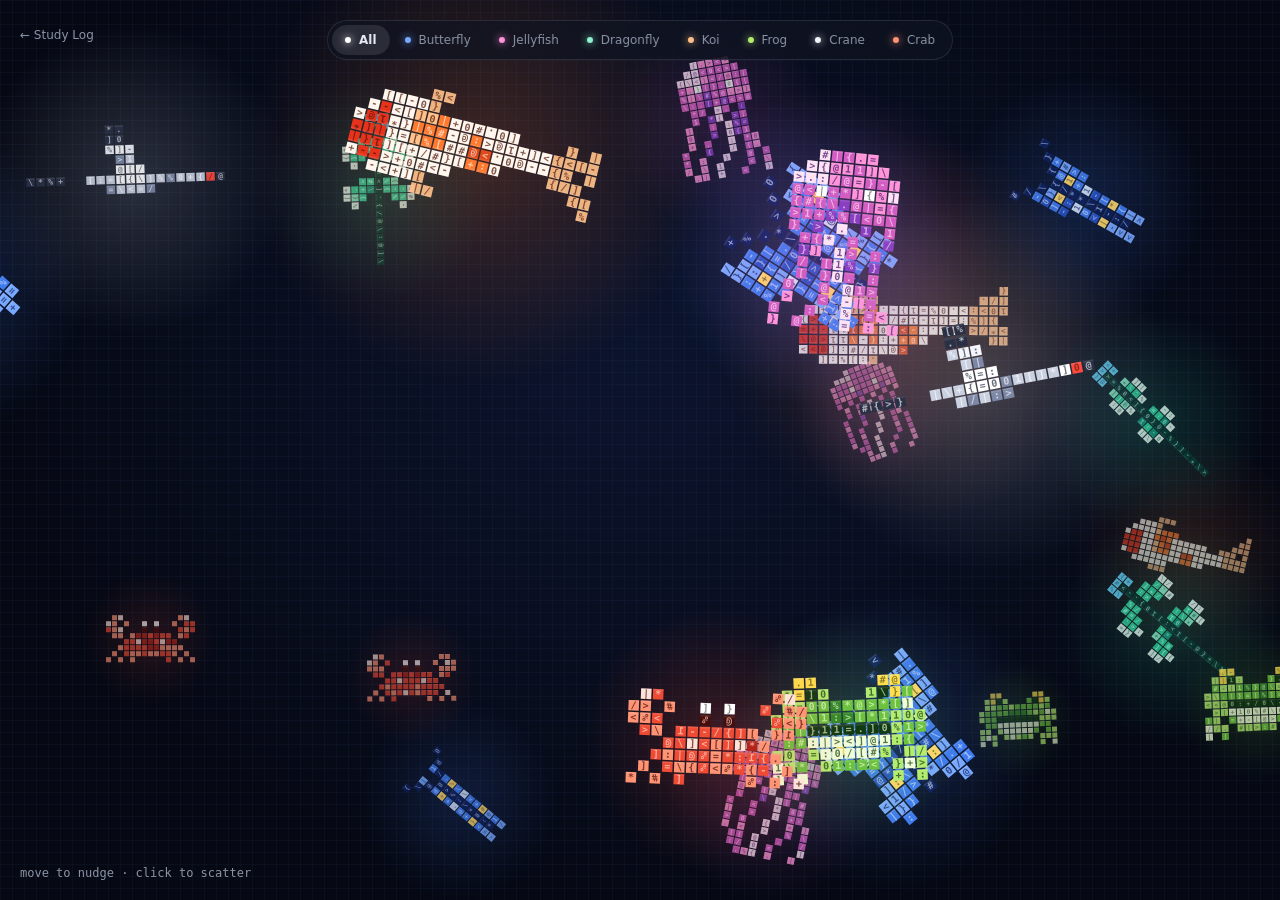
==== ascii-animals.html @ e344d936 "Add files via upload" ====
<!doctype html>
<html lang="en">
<head>
<meta charset="utf-8">
<meta name="viewport" content="width=device-width, initial-scale=1">
<title>ASCII animals</title>
<style>
  :root { --bg: #060914; --ink: #E8ECF4; --ink-2: #8B93A5; --line: rgba(255, 255, 255, 0.10); }
  * { box-sizing: border-box; }
  html, body { height: 100%; }
  body {
    margin: 0; overflow: hidden; color: var(--ink);
    font: 400 14px/1.4 -apple-system, BlinkMacSystemFont, "Segoe UI", system-ui, sans-serif;
    background-color: var(--bg);
    background-image:
      radial-gradient(ellipse at 50% 40%, rgba(40, 70, 160, 0.18), transparent 70%),
      linear-gradient(rgba(110, 150, 255, 0.045) 1px, transparent 1px),
      linear-gradient(90deg, rgba(110, 150, 255, 0.045) 1px, transparent 1px);
    background-size: 100% 100%, 12px 12px, 12px 12px;
  }
  canvas { position: fixed; inset: 0; width: 100%; height: 100%; display: block; }
  nav {
    position: fixed; top: 20px; left: 50%; transform: translateX(-50%); z-index: 2;
    display: flex; gap: 2px; padding: 4px; max-width: calc(100vw - 24px); overflow-x: auto; scrollbar-width: none;
    background: rgba(16, 20, 34, 0.72); border: 0.5px solid var(--line); border-radius: 999px;
    -webkit-backdrop-filter: blur(16px); backdrop-filter: blur(16px);
  }
  nav::-webkit-scrollbar { display: none; }
  nav button {
    flex: none; display: inline-flex; align-items: center; gap: 8px; height: 30px; padding: 0 13px;
    border: 0; border-radius: 999px; background: transparent; color: var(--ink-2); font: inherit; font-size: 12px; cursor: pointer;
    transition: background 150ms cubic-bezier(0.32, 0.72, 0, 1), color 150ms cubic-bezier(0.32, 0.72, 0, 1);
  }
  nav button:hover { color: var(--ink); }
  nav button[aria-pressed="true"] { background: rgba(255, 255, 255, 0.10); color: var(--ink); font-weight: 600; }
  nav button:focus-visible { outline: 2px solid #64B5FF; outline-offset: 1px; }
  nav i { width: 6px; height: 6px; border-radius: 50%; background: var(--c); box-shadow: 0 0 8px var(--c); }
  .back, .hint { position: fixed; z-index: 2; font-size: 12px; color: var(--ink-2); }
  .back { top: 27px; left: 20px; text-decoration: none; }
  .back:hover { color: var(--ink); }
  .hint { left: 20px; bottom: 18px; font-family: ui-monospace, "Cascadia Mono", Consolas, monospace; font-size: 12px; }
  @media (max-width: 900px) { .back { display: none; } nav { top: 12px; } }
  /* Background mode: shown behind Study Log, so no controls and no backdrop of its own */
  .bg body { background: transparent; }
  .bg nav, .bg .back, .bg .hint { display: none; }
</style>
</head>
<body>
<canvas id="c" aria-label="Colourful animals made of keyboard characters drifting across the screen" role="img"></canvas>
<a class="back" href="index.html">&larr; Study Log</a>
<nav id="tabs" aria-label="Animal"></nav>
<div class="hint">move to nudge &middot; click to scatter</div>

<script>
var BG = location.search.indexOf("bg") >= 0;
if (BG) document.documentElement.classList.add("bg");
</script>
<script src="sprites.js"></script>
<script>


var cv = document.getElementById("c"), ctx = cv.getContext("2d");
var W = 0, H = 0, dpr = 1, kind = "all", swarm = [];
var mouse = { x: -999, y: -999 };
var still = window.matchMedia("(prefers-reduced-motion: reduce)").matches;

function rnd(a, b) { return a + Math.random() * (b - a); }
function hash(a, b, c) {
  var h = Math.imul(a + 1, 374761393) ^ Math.imul(b + 7, 668265263) ^ Math.imul(c + 13, 1274126177);
  h = Math.imul(h ^ (h >>> 13), 1103515245); return ((h ^ (h >>> 16)) >>> 0) / 4294967296;
}
function rgba(hex, a) {
  var n = parseInt(hex.slice(1), 16);
  return "rgba(" + (n >> 16) + "," + ((n >> 8) & 255) + "," + (n & 255) + "," + a + ")";
}

// Movement tuning per species. speed: cruising pace; k: how quickly velocity eases toward its target
// (low = floaty and graceful, high = snappy); wander: how much the heading meanders; flock: loose grouping.
var SPEC = {
  butterfly: { speed: 1.25, k: 0.045, wander: 1.0, flock: 0.6 },
  jellyfish: { speed: 0.0,  k: 0.035, wander: 0.4, flock: 0 },
  dragonfly: { speed: 0.0,  k: 0.14,  wander: 0.5, flock: 0 },
  koi:       { speed: 1.05, k: 0.03,  wander: 0.7, flock: 1.0 },
  frog:      { speed: 0,    k: 0.2,   wander: 0,   flock: 0 },
  crane:     { speed: 1.1,  k: 0.025, wander: 0.3, flock: 1.0 },
  crab:      { speed: 0,    k: 0.12,  wander: 0,   flock: 0 }
};
var BASE = {};   // a shared drift direction per species, so each kind travels as a loose group

function spawn(k) {
  var sp = SPRITES[k], s = SIZES[Math.floor(Math.random() * SIZES.length)];
  if (BASE[k] === undefined) BASE[k] = k === "jellyfish" ? -Math.PI / 2 : k === "dragonfly" ? rnd(0, Math.PI * 2)
    : k === "butterfly" ? [-0.6, -2.5, 0.5, 2.6][Math.floor(Math.random() * 4)] + rnd(-0.2, 0.2) : (Math.random() < 0.5 ? 0 : Math.PI) + rnd(-0.25, 0.25);
  var o = { k: k, s: s, depth: (s - SIZES[0]) / (SIZES[SIZES.length - 1] - SIZES[0]), seed: Math.floor(Math.random() * 1e6),
            x: rnd(0, W), y: rnd(90, H - 60), vx: 0, vy: 0, kx: 0, ky: 0, dir: 1, ang: 0,
            heading: BASE[k] + rnd(-0.5, 0.5), ph: Math.random(), frame: 0, next: rnd(0, 1500), mode: 0, t0: 0 };
  if (k === "frog" || k === "crab") { o.gy = rnd(H * 0.72, H * 0.94) - sp.h * s / 2; o.y = o.gy; o.dir = Math.random() < 0.5 ? -1 : 1; }
  if (k === "crane") o.y = rnd(110, H * 0.5);
  return o;
}
function reset() {
  swarm = []; BASE = {};
  var scale = BG ? 0.6 : 1;   // a calmer swarm behind the app
  if (kind === "all") ORDER.forEach(function (k) { for (var i = 0; i < Math.ceil(COUNT[k] / 2.5 * scale); i++) swarm.push(spawn(k)); });
  else for (var i = 0; i < Math.ceil(COUNT[kind] * scale); i++) swarm.push(spawn(kind));
  swarm.sort(function (a, b) { return a.s - b.s; });   // far (small) ones behind near (big) ones
}

function wrapAng(a) { return Math.atan2(Math.sin(a), Math.cos(a)); }
function towardAng(a, b, f) { return a + wrapAng(b - a) * Math.min(1, f); }
// Facing for side-view sprites (crane): mirror when travelling left, tilt with the climb or dive.
function sideFacing(o) {
  if (Math.abs(o.vx) > 0.05) o.dir = o.vx >= 0 ? 1 : -1;
  return o.dir > 0 ? Math.atan2(o.vy, o.vx) : Math.atan2(-o.vy, -o.vx);
}

// Advance an animal's own animation phase (0..1) and pick the matching frame.
function adv(o, ms, dt) { o.ph = (o.ph + dt * 16.67 / ms) % 1; var q = SPRITES[o.k].seq; return q[Math.floor(o.ph * q.length) % q.length]; }
// When an animal drifts off-screen it comes back on the upstream edge, so the stream keeps flowing across.
function reenter(o, m) {
  var b = BASE[o.k], cx = Math.cos(b), cy = Math.sin(b);
  if (Math.abs(cx) >= Math.abs(cy)) { o.x = cx > 0 ? -m : W + m; o.y = rnd(60, H - 60); }
  else { o.y = cy > 0 ? -m : H + m; o.x = rnd(0, W); }
  o.heading = b + rnd(-0.3, 0.3); o.kx = o.ky = 0;
}

// o.x / o.y are the sprite's centre. Each species sets a target velocity; the real velocity eases toward it.
function step(o, t, dt) {
  var sp = SPRITES[o.k], c = SPEC[o.k], h = sp.h * o.s, w = sp.w * o.s, n = o.seed;
  var onGround = o.k === "frog" || o.k === "crab";
  var pace = 0.6 + 0.6 * o.depth;              // near animals move faster: a sense of depth
  var tx = 0, ty = 0, k = c.k, face = o.ang, p;

  if (!onGround) {
    // Smooth meander: two slow sine waves steer the heading, so paths curve instead of jittering.
    // Follow the species' stream, weaving gentle S-curves around it.
    var lane = BASE[o.k] + (Math.sin(t / 2600 + n) * 0.35 + Math.sin(t / 6100 + n * 1.3) * 0.25) * c.wander;
    o.heading = towardAng(o.heading, lane, 0.015 * dt);
    // Loose flocking with the same species: match heading, drift together, keep a little space.
    if (c.flock) {
      var ax = 0, ay = 0, cx = 0, cy = 0, cnt = 0;
      for (var i = 0; i < swarm.length; i++) {
        var q = swarm[i]; if (q === o || q.k !== o.k) continue;
        var ddx = q.x - o.x, ddy = q.y - o.y, dd = Math.hypot(ddx, ddy);
        if (dd > 220 || dd === 0) continue;
        ax += Math.cos(q.heading); ay += Math.sin(q.heading); cx += q.x; cy += q.y; cnt++;
        var room = (Math.max(w, h) + Math.max(SPRITES[q.k].w, SPRITES[q.k].h) * q.s) * 0.8;
        if (dd < room) { tx -= ddx / dd * (1 - dd / room) * 2.6; ty -= ddy / dd * (1 - dd / room) * 2.6; }
      }
      if (cnt) {
        o.heading = towardAng(o.heading, Math.atan2(ay, ax), 0.012 * c.flock * dt);
      }
    }
  }

  switch (o.k) {
    case "butterfly":
      // Each wingbeat gives a little surge and lift: the fluttering, bobbing flight of a butterfly.
      o.frame = adv(o, 460 + n % 160, dt);
      var beat = Math.max(0, Math.sin(o.ph * Math.PI * 2));
      var spd = c.speed * pace * (0.7 + 0.6 * beat);
      tx += Math.cos(o.heading) * spd; ty += Math.sin(o.heading) * spd - beat * 0.35 * pace + 0.12;
      face = Math.atan2(o.vx, -o.vy) * 0.75;         // body leans into the direction of travel
      break;
    case "jellyfish":
      // Pulse: a strong push while the bell contracts, then a slow coast and gentle sink.
      o.frame = adv(o, 2600 + n % 700, dt); p = o.ph;
      o.heading = towardAng(o.heading, -Math.PI / 2 + Math.sin(t / 3200 + n) * 0.7, 0.02 * dt);
      var thrust = Math.max(0, Math.sin((p - 0.25) * Math.PI * 2)) * 2.0 * pace;   // push while the bell squeezes
      tx += Math.cos(o.heading) * thrust; ty += Math.sin(o.heading) * thrust + 0.22;
      k = thrust > 0 ? 0.07 : 0.02;
      face = Math.atan2(o.vx, -o.vy) * 0.6;
      break;
    case "dragonfly":
      // Hover in place, then dart in a new direction and stop dead.
      if (t > o.next) {
        o.mode = o.mode ? 0 : 1;
        o.next = t + (o.mode ? rnd(260, 420) : rnd(600, 1600));
        if (o.mode) o.heading = BASE[o.k] + rnd(-1.1, 1.1);
      }
      if (o.mode) { tx += Math.cos(o.heading) * 6 * pace; ty += Math.sin(o.heading) * 6 * pace; k = 0.2; }
      else { tx += Math.sin(t / 130 + n) * 0.25; ty += Math.cos(t / 170 + n) * 0.25; k = 0.12; }
      o.frame = adv(o, 130, dt);
      face = o.mode ? Math.atan2(o.vy, o.vx) : towardAng(o.ang, o.heading, 0.05 * dt);
      break;
    case "koi":
      var ks = c.speed * pace * (0.85 + 0.25 * Math.sin(t / 900 + n));
      tx += Math.cos(o.heading) * ks; ty += Math.sin(o.heading) * ks;
      o.frame = adv(o, 1100 / Math.max(0.5, ks), dt);   // tail beats faster when swimming faster
      face = Math.atan2(o.vy, o.vx);
      break;
    case "crane":
      // Stay near level flight; the wing cycle gives lift on the downstroke.
      o.heading = towardAng(o.heading, (Math.cos(o.heading) >= 0 ? 0 : Math.PI) + Math.sin(t / 2600 + n) * 0.22, 0.01 * dt);
      o.frame = adv(o, 1150 + n % 300, dt);
      var lift = Math.max(0, -Math.cos(o.ph * Math.PI * 2)) * 0.55;   // lift on the downstroke
      tx += Math.cos(o.heading) * c.speed * pace; ty += Math.sin(o.heading) * c.speed * pace - lift;
      break;
    case "frog":
      if (t > o.next) {
        o.mode = o.mode ? 0 : 1; o.next = t + (o.mode ? 620 : rnd(700, 2400)); o.t0 = t;
        if (o.mode && (o.x < 40 || o.x > W - 40 || Math.random() < 0.25)) o.dir = -o.dir;
      }
      if (o.mode) {
        p = Math.min(1, (t - o.t0) / 620);
        tx = 2.6 * pace * o.dir; k = 0.3;
        o.y = o.gy - Math.sin(Math.PI * p) * o.s * 8;          // arc
        o.frame = p < 0.85 ? 1 : 0;
        face = (0.5 - p) * 0.6 * o.dir;
      } else { o.y = o.gy; o.frame = 0; face = 0; k = 0.3; }
      break;
    case "crab":
      if (t > o.next) { o.mode = o.mode ? 0 : 1; o.next = t + (o.mode ? rnd(600, 1100) : rnd(400, 1600)); if (o.mode) o.dir = Math.random() < 0.5 ? -1 : 1; }
      if (o.mode) { tx = 1.6 * pace * o.dir; o.frame = cyc(o, t / 110); } else o.frame = 0;
      face = Math.sin(t / 180 + n) * (o.mode ? 0.05 : 0);
      break;
  }

  // Pointer: animals steer away when it comes close, and settle back afterwards.
  var dx = o.x - mouse.x, dy = o.y - mouse.y, d = Math.hypot(dx, dy), R = 170;
  if (d < R && d > 0) {
    var f = (1 - d / R);
    tx += dx / d * f * 7; ty += dy / d * f * (onGround ? 0 : 7); k = Math.max(k, 0.12);
    if (!onGround) o.heading = towardAng(o.heading, Math.atan2(dy, dx), 0.08 * f * dt);
  }

  var e = 1 - Math.pow(1 - Math.min(1, k), dt);    // frame-rate independent easing
  o.vx += (tx - o.vx) * e; o.vy += (ty - o.vy) * e;
  o.x += (o.vx + o.kx) * dt;
  if (onGround) o.gy = Math.min(H - h / 2 - 8, Math.max(H * 0.5, o.gy + o.ky * dt * 0.3));
  else o.y += (o.vy + o.ky) * dt;
  o.kx *= Math.pow(0.9, dt); o.ky *= Math.pow(0.9, dt);

  if (o.k === "crane") face = sideFacing(o) * 0.8;
  else if (o.k !== "frog" && o.k !== "crab") o.dir = 1;
  o.ang = towardAng(o.ang, face, 0.12 * dt);         // turn smoothly, never snap

  var m = Math.max(w, h);
  if (onGround) { if (o.x > W + m) { o.dir = -1; o.x = W + m; } if (o.x < -m) { o.dir = 1; o.x = -m; } }
  else if (o.x > W + m || o.x < -m || o.y > H + m || o.y < -m) reenter(o, m);
}

// A click sends everything nearby flying outward, then they drift back into their paths.
function burst(x, y) {
  swarm.forEach(function (o) {
    var dx = o.x - x, dy = o.y - y, d = Math.hypot(dx, dy) || 1, R = 300;
    if (d > R) return;
    var f = (1 - d / R) * 13;
    o.kx += dx / d * f; o.ky += dy / d * f;
    o.heading = Math.atan2(dy, dx);
    if (o.k === "frog") { o.mode = 1; o.t0 = performance.now(); o.next = o.t0 + 620; o.dir = dx >= 0 ? 1 : -1; }
  });
}

function draw(o, t) {
  var sp = SPRITES[o.k], pal = sp.pal, cells = sp.cells[o.frame], s = o.s, tick = Math.floor(t / 240);
  var w = sp.w * s, h = sp.h * s;
  ctx.setTransform(dpr, 0, 0, dpr, 0, 0);
  var ga = 0.6 + 0.4 * o.depth; ctx.globalAlpha = ga;
  ctx.translate(o.x, o.y); ctx.rotate(o.ang);
  if (o.dir < 0) ctx.scale(-1, 1);

  // Soft glow behind the animal.
  var r = Math.max(w, h) * 0.75, g = ctx.createRadialGradient(0, 0, 0, 0, 0, r);
  g.addColorStop(0, rgba(pal[2], 0.22)); g.addColorStop(1, rgba(pal[2], 0));
  ctx.fillStyle = g; ctx.fillRect(-r, -r, r * 2, r * 2);

  var ox = -w / 2, oy = -h / 2, gap = s > 8 ? 1.5 : 1;
  for (var i = 0; i < cells.length; i++) {
    var c = cells[i], n = hash(o.seed, i, 7), twinkle = hash(o.seed, i, tick);
    var lvl = c.type === 3 ? 5 : c.type === 2 ? 0 : c.type === 1 ? 4 : c.type === 4 ? 3 : Math.max(1, Math.min(4, Math.round(1.2 + c.edge * 2.2 + (n - 0.5) * 1.4 + (twinkle > 0.95 ? 1 : 0))));
    var px = ox + c.x * s, py = oy + c.y * s;
    ctx.globalAlpha = c.type === 4 ? ga * 0.92 : ga;   // fins and tails are slightly see-through
    ctx.fillStyle = pal[lvl];
    ctx.fillRect(px + gap / 2, py + gap / 2, s - gap, s - gap);
    // Top edge highlight gives each tile a little depth.
    ctx.fillStyle = "rgba(255,255,255,0.10)"; ctx.fillRect(px + gap / 2, py + gap / 2, s - gap, Math.max(1, s * 0.15));
    if (s >= 8) {
      ctx.fillStyle = lvl === 5 ? "rgba(0,0,0,0.45)" : lvl >= 3 ? rgba(pal[0], 0.7) : rgba(pal[4], 0.65);
      ctx.fillText(CHARS.charAt(Math.floor(twinkle * CHARS.length)), px + s / 2, py + s / 2 + 0.5);
    }
  }
}

var last = 0;
function frame(t) {
  var dt = Math.min(3, (t - last) / 16.67 || 1); last = t;
  ctx.setTransform(dpr, 0, 0, dpr, 0, 0); ctx.clearRect(0, 0, W, H);
  ctx.textAlign = "center"; ctx.textBaseline = "middle";
  swarm.forEach(function (o) {
    ctx.font = "700 " + Math.round(o.s * 0.8) + "px ui-monospace, 'Cascadia Mono', Consolas, monospace";
    if (!still) step(o, t, dt);
    draw(o, t);
  });
  if (!still) requestAnimationFrame(frame);
}

function resize() {
  dpr = Math.min(2, window.devicePixelRatio || 1); W = innerWidth; H = innerHeight;
  cv.width = W * dpr; cv.height = H * dpr;
  if (still) requestAnimationFrame(frame);
}

var KINDS = ["all"].concat(ORDER);
function pick(k) {
  kind = k; history.replaceState(null, "", "#" + k);
  [].forEach.call(document.querySelectorAll("#tabs button"), function (b) { b.setAttribute("aria-pressed", String(b.dataset.k === k)); });
  reset();
  if (still) requestAnimationFrame(frame);
}

var tabs = document.getElementById("tabs");
KINDS.forEach(function (k, i) {
  var b = document.createElement("button");
  b.type = "button"; b.dataset.k = k; b.setAttribute("aria-pressed", "false"); b.title = "Key " + i;
  var dot = document.createElement("i");
  dot.style.setProperty("--c", k === "all" ? "#ffffff" : SPRITES[k].pal[3]);
  b.appendChild(dot); b.appendChild(document.createTextNode(k === "all" ? "All" : SPRITES[k].name));
  b.addEventListener("click", function () { pick(k); });
  tabs.appendChild(b);
});
addEventListener("keydown", function (e) { var n = parseInt(e.key, 10); if (n >= 0 && n < KINDS.length) pick(KINDS[n]); });
addEventListener("pointermove", function (e) { mouse.x = e.clientX; mouse.y = e.clientY; });
addEventListener("pointerdown", function (e) { if (!e.target.closest("nav, a")) burst(e.clientX, e.clientY); });
addEventListener("pointerleave", function () { mouse.x = mouse.y = -999; });
addEventListener("resize", resize);
addEventListener("hashchange", function () { var k = location.hash.slice(1); if (KINDS.indexOf(k) >= 0 && k !== kind) pick(k); });

resize();
var startKind = location.hash.slice(1);
pick(KINDS.indexOf(startKind) >= 0 ? startKind : "all");
if (!still) requestAnimationFrame(frame);
</script>
</body>
</html>
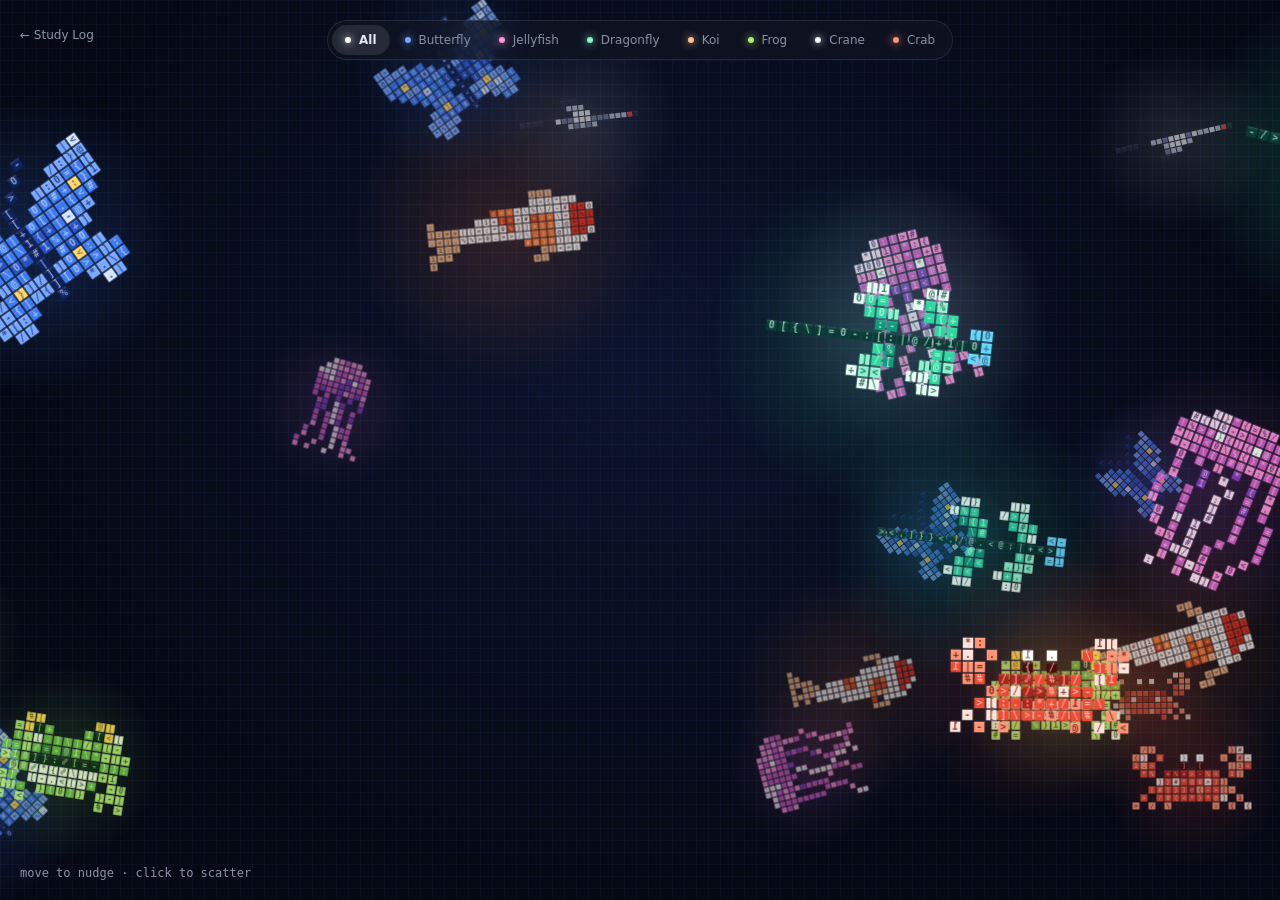
==== commit f24c78a0: "Speed up background animals: cache each animal's tiles between twinkles Co-Authored-By: Claude Fable" ====
--- a/ascii-animals.html
+++ b/ascii-animals.html
@@ -253,15 +253,31 @@
 }
 
 function draw(o, t) {
-  var sp = SPRITES[o.k], pal = sp.pal, cells = sp.cells[o.frame], s = o.s, tick = Math.floor(t / 240);
-  var w = sp.w * s, h = sp.h * s;
+  var sp = SPRITES[o.k], s = o.s, tick = Math.floor(t / 240);
+  var w = sp.w * s, h = sp.h * s, r = Math.max(w, h) * 0.75;
+  // The tiles and letters only change on a new pose or twinkle tick (about 4 times a second),
+  // so paint them once into a small picture and reuse it every frame. Far fewer text draws.
+  var key = o.frame + ":" + tick + ":" + dpr;
+  if (o.ck !== key) { o.ck = key; paint(o, sp, tick, w, h, r); }
   ctx.setTransform(dpr, 0, 0, dpr, 0, 0);
-  var ga = 0.6 + 0.4 * o.depth; ctx.globalAlpha = ga;
+  ctx.globalAlpha = 0.6 + 0.4 * o.depth;
   ctx.translate(o.x, o.y); ctx.rotate(o.ang);
   if (o.dir < 0) ctx.scale(-1, 1);
+  var d = o.cv.width / dpr;
+  ctx.drawImage(o.cv, -r, -r, d, d);
+}
+
+function paint(o, sp, tick, w, h, r) {
+  var pal = sp.pal, cells = sp.cells[o.frame], s = o.s;
+  if (!o.cv) o.cv = document.createElement("canvas");
+  o.cv.width = o.cv.height = Math.ceil(r * 2 * dpr);   // setting the size also clears it
+  var ctx = o.cv.getContext("2d");
+  ctx.setTransform(dpr, 0, 0, dpr, r * dpr, r * dpr);
+  ctx.textAlign = "center"; ctx.textBaseline = "middle";
+  ctx.font = "700 " + Math.round(s * 0.8) + "px ui-monospace, 'Cascadia Mono', Consolas, monospace";
 
   // Soft glow behind the animal.
-  var r = Math.max(w, h) * 0.75, g = ctx.createRadialGradient(0, 0, 0, 0, 0, r);
+  var g = ctx.createRadialGradient(0, 0, 0, 0, 0, r);
   g.addColorStop(0, rgba(pal[2], 0.22)); g.addColorStop(1, rgba(pal[2], 0));
   ctx.fillStyle = g; ctx.fillRect(-r, -r, r * 2, r * 2);
 
@@ -270,7 +286,7 @@
     var c = cells[i], n = hash(o.seed, i, 7), twinkle = hash(o.seed, i, tick);
     var lvl = c.type === 3 ? 5 : c.type === 2 ? 0 : c.type === 1 ? 4 : c.type === 4 ? 3 : Math.max(1, Math.min(4, Math.round(1.2 + c.edge * 2.2 + (n - 0.5) * 1.4 + (twinkle > 0.95 ? 1 : 0))));
     var px = ox + c.x * s, py = oy + c.y * s;
-    ctx.globalAlpha = c.type === 4 ? ga * 0.92 : ga;   // fins and tails are slightly see-through
+    ctx.globalAlpha = c.type === 4 ? 0.92 : 1;   // fins and tails are slightly see-through
     ctx.fillStyle = pal[lvl];
     ctx.fillRect(px + gap / 2, py + gap / 2, s - gap, s - gap);
     // Top edge highlight gives each tile a little depth.
@@ -286,9 +302,7 @@
 function frame(t) {
   var dt = Math.min(3, (t - last) / 16.67 || 1); last = t;
   ctx.setTransform(dpr, 0, 0, dpr, 0, 0); ctx.clearRect(0, 0, W, H);
-  ctx.textAlign = "center"; ctx.textBaseline = "middle";
   swarm.forEach(function (o) {
-    ctx.font = "700 " + Math.round(o.s * 0.8) + "px ui-monospace, 'Cascadia Mono', Consolas, monospace";
     if (!still) step(o, t, dt);
     draw(o, t);
   });
